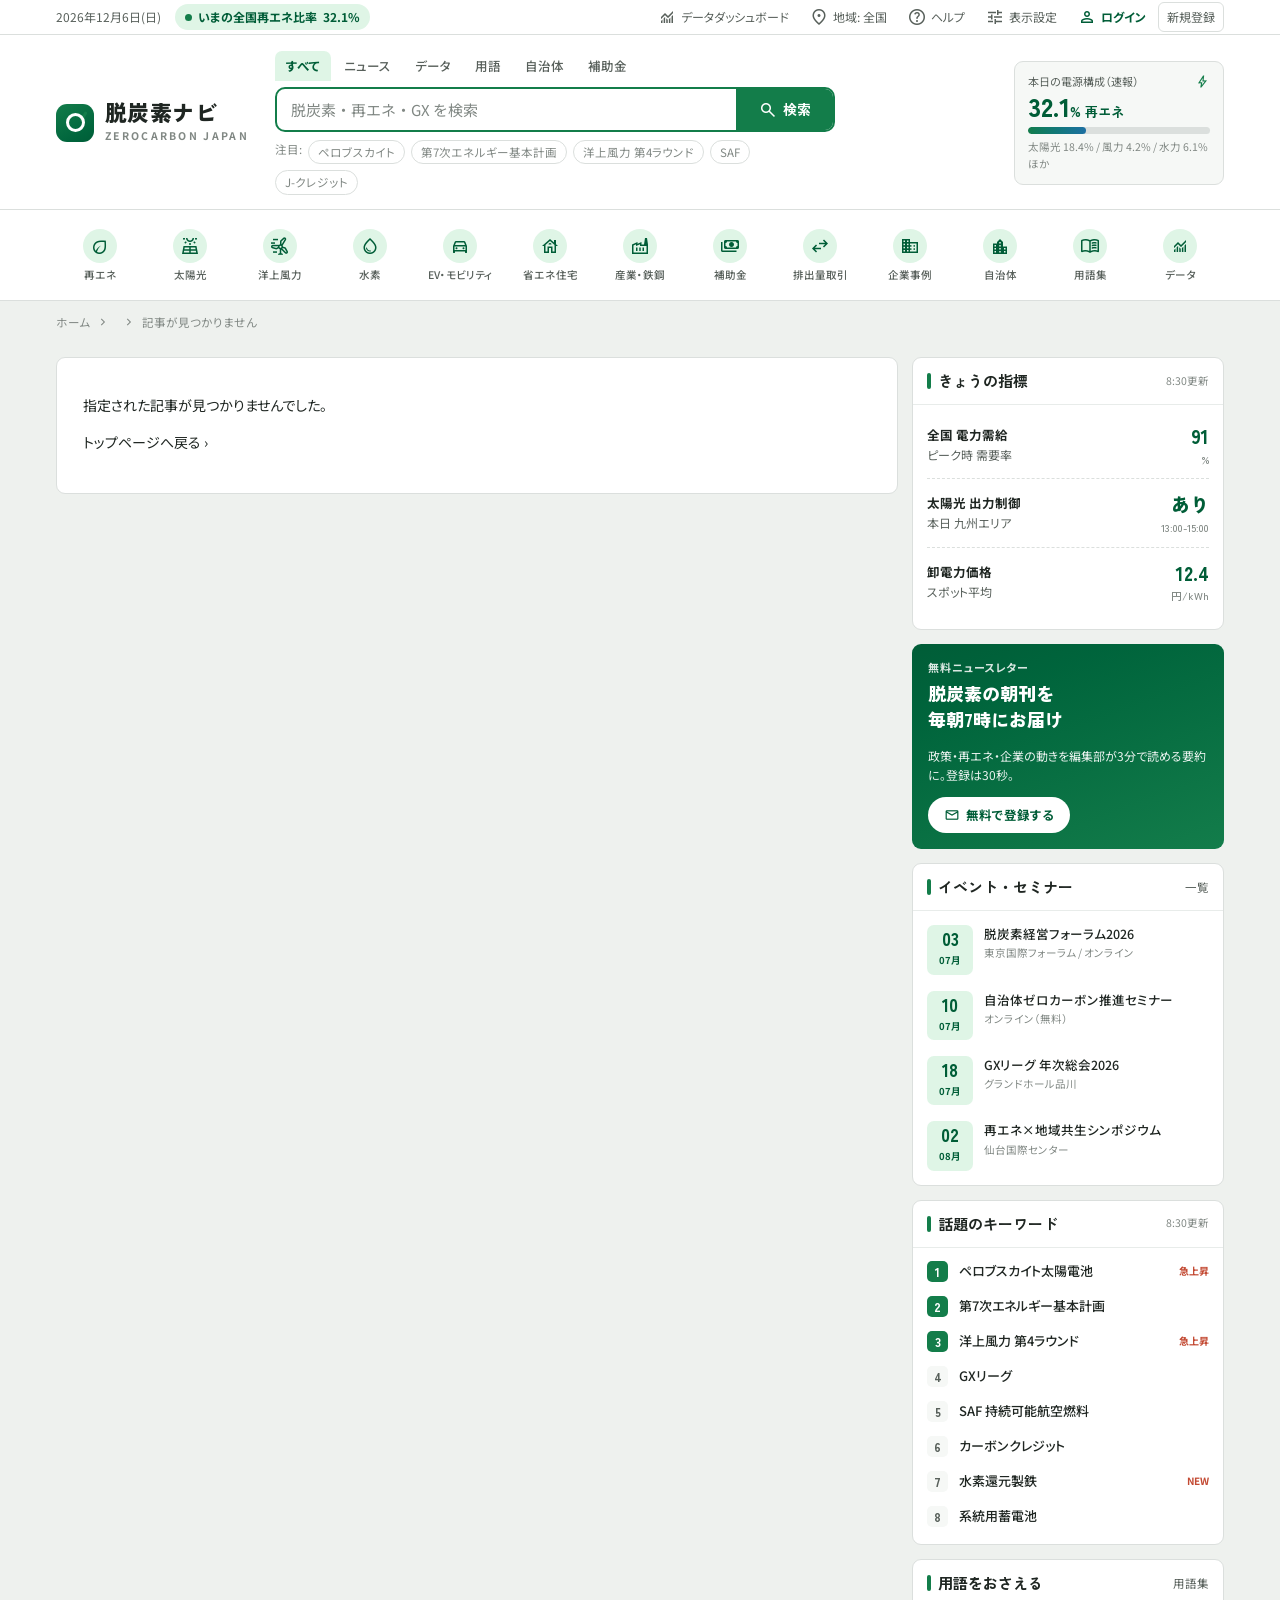
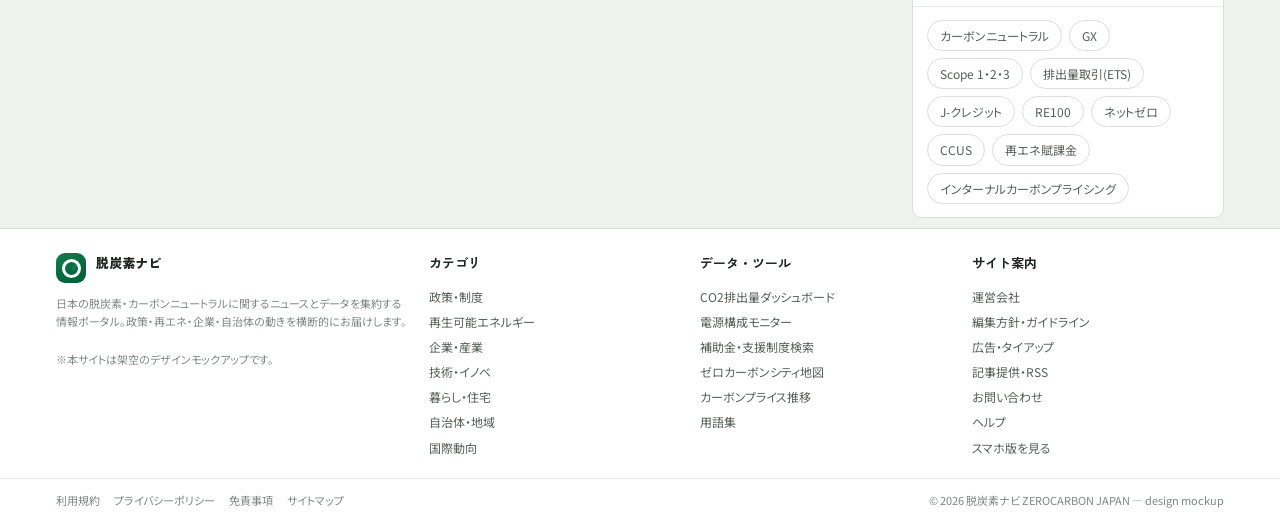
==== site/article.html @ 165bb5d4 "Initial standalone setup of Decarbonation News Portal AIWorkspace内のNewsPortal(DEC)からsite/とcollector/" ====
<!DOCTYPE html>
<html lang="ja">
<head>
<meta charset="UTF-8">
<meta name="viewport" content="width=device-width, initial-scale=1.0">
<title>脱炭素ナビ — 記事</title>
<meta name="description" content="日本の脱炭素・カーボンニュートラルに関するニュース記事。">
<link rel="icon" href="assets/favicon.svg" type="image/svg+xml">
<link rel="preconnect" href="https://fonts.googleapis.com">
<link rel="preconnect" href="https://fonts.gstatic.com" crossorigin>
<link href="https://fonts.googleapis.com/css2?family=Noto+Sans+JP:wght@400;500;700&family=Zen+Kaku+Gothic+New:wght@500;700;900&family=Shippori+Mincho:wght@500;700;800&display=swap" rel="stylesheet">
<link href="https://fonts.googleapis.com/css2?family=Material+Symbols+Outlined:opsz,wght,FILL,GRAD@20,400,0,0&display=swap" rel="stylesheet">
<link rel="stylesheet" href="assets/css/base.css">
<link rel="stylesheet" href="assets/css/article.css">
</head>
<body>
<a class="skip-link" href="#main">本文へスキップ</a>

<div data-include="partials/utility.html"></div>
<div data-include="partials/masthead.html"></div>
<div data-include="partials/shortcuts.html"></div>

<main class="main" id="main">
  <div class="wrap">

    <nav class="crumb" aria-label="breadcrumb">
      <a href="index.html">ホーム</a>
      <span class="material-symbols-outlined">chevron_right</span>
      <a href="index.html" id="crumbCatLink"><span id="crumbCat"></span></a>
      <span class="material-symbols-outlined">chevron_right</span>
      <span id="crumbTitle"></span>
    </nav>

    <section class="art-col" id="articleRoot"></section>

    <aside class="rail-col" data-include="partials/rail.html"></aside>

  </div>
</main>

<div data-include="partials/footer.html"></div>

<script src="assets/js/data.js"></script>
<script src="assets/js/include.js"></script>
<script src="assets/js/settings.js"></script>
<script src="assets/js/chrome.js"></script>
<script src="assets/js/article.js"></script>
</body>
</html>
---- site/assets/css/base.css ----
/* ============================================================
   脱炭素ナビ — shared design system
   Tokens + components reused by every page (index/mobile/article/dashboard).
   Page-specific grid scaffolding lives in each page's own stylesheet.
   ============================================================ */

:root{
  --bg:#eef1ee;
  --surface:#ffffff;
  --surface-2:#f6f8f6;
  --ink:oklch(0.26 0.012 160);
  --ink-2:oklch(0.48 0.012 160);
  --ink-3:oklch(0.62 0.01 160);
  --line:oklch(0.9 0.006 160);
  --line-2:oklch(0.94 0.005 160);
  --brand:oklch(0.52 0.12 156);
  --brand-deep:oklch(0.42 0.10 158);
  --brand-tint:oklch(0.95 0.03 156);
  --accent:oklch(0.52 0.11 242);
  --accent-tint:oklch(0.95 0.025 242);
  --hot:oklch(0.57 0.16 33);
  --visited:oklch(0.45 0.07 300);
  --fs:14px;
  --gap:14px;
  --pad:14px;
  --radius:9px;
  --maxw:1200px;
  --head:"Zen Kaku Gothic New", "Noto Sans JP", sans-serif;
  --body:"Noto Sans JP", sans-serif;
}
[data-dark="true"]{
  --bg:oklch(0.20 0.012 160);
  --surface:oklch(0.25 0.012 160);
  --surface-2:oklch(0.28 0.012 160);
  --ink:oklch(0.94 0.006 160);
  --ink-2:oklch(0.74 0.01 160);
  --ink-3:oklch(0.6 0.01 160);
  --line:oklch(0.36 0.012 160);
  --line-2:oklch(0.32 0.012 160);
  --brand:oklch(0.72 0.13 156);
  --brand-deep:oklch(0.66 0.12 158);
  --brand-tint:oklch(0.32 0.04 156);
  --accent:oklch(0.70 0.11 242);
  --accent-tint:oklch(0.32 0.035 242);
  --hot:oklch(0.70 0.15 33);
  --visited:oklch(0.72 0.08 300);
}
*{box-sizing:border-box;}
html,body{margin:0;padding:0;}
body{
  background:var(--bg);
  color:var(--ink);
  font-family:var(--body);
  font-size:var(--fs);
  line-height:1.6;
  -webkit-font-smoothing:antialiased;
  font-feature-settings:"palt" 1;
}
a{color:inherit;text-decoration:none;}
.material-symbols-outlined{font-size:20px;line-height:1;vertical-align:middle;}
.wrap{max-width:var(--maxw);margin:0 auto;padding:0 16px;}
button{font:inherit;}

/* ---------- skip link ---------- */
.skip-link{position:absolute;left:-9999px;top:0;background:var(--brand);color:#fff;padding:8px 14px;border-radius:0 0 8px 0;z-index:10000;}
.skip-link:focus{left:0;}

/* ---------- utility bar ---------- */
.util{background:var(--surface);border-bottom:1px solid var(--line);font-size:12px;color:var(--ink-2);}
.util .wrap{display:flex;align-items:center;justify-content:space-between;height:34px;gap:14px;}
.util-l{display:flex;align-items:center;gap:14px;min-width:0;}
.util-r{display:flex;align-items:center;gap:4px;flex:none;position:relative;}
.util a,.util button.util-btn{display:inline-flex;align-items:center;gap:4px;padding:4px 8px;border-radius:6px;border:none;background:none;color:var(--ink-2);cursor:pointer;font-size:12px;font-family:var(--body);}
.util a:hover,.util button.util-btn:hover{background:var(--surface-2);color:var(--ink);}
.util .login{color:var(--brand-deep);font-weight:700;}
.util .reg{border:1px solid var(--line);}
.live-pill{display:inline-flex;align-items:center;gap:6px;background:var(--brand-tint);color:var(--brand-deep);font-weight:700;padding:3px 10px;border-radius:999px;flex:none;}
.live-dot{width:7px;height:7px;border-radius:50%;background:var(--brand);box-shadow:0 0 0 0 var(--brand);animation:pulse 2.2s infinite;}
@keyframes pulse{0%{box-shadow:0 0 0 0 color-mix(in oklch,var(--brand),transparent 40%);}70%{box-shadow:0 0 0 6px transparent;}100%{box-shadow:0 0 0 0 transparent;}}

/* ---------- masthead ---------- */
.masthead{background:var(--surface);border-bottom:1px solid var(--line);}
.masthead .wrap{display:grid;grid-template-columns:auto 1fr auto;align-items:center;gap:26px;padding-top:16px;padding-bottom:14px;}
.brand{display:flex;align-items:center;gap:11px;}
.brand-mark{width:38px;height:38px;border-radius:11px;background:linear-gradient(150deg,var(--brand),var(--brand-deep));display:flex;align-items:center;justify-content:center;color:#fff;position:relative;flex:none;}
.brand-mark::after{content:"";position:absolute;width:13px;height:13px;border-radius:50%;border:3px solid #fff;}
.brand-mark::before{content:"";position:absolute;width:3px;height:11px;background:var(--brand);right:9px;top:7px;border-radius:2px;transform:rotate(32deg);}
.brand-txt b{font-family:var(--head);font-weight:900;font-size:22px;letter-spacing:.02em;display:block;line-height:1.05;color:var(--ink);}
.brand-txt span{font-size:10.5px;letter-spacing:.22em;color:var(--ink-3);font-weight:700;}

.searchbox{max-width:560px;width:100%;}
.search-tabs{display:flex;gap:2px;margin-bottom:6px;}
.search-tabs button{font-family:var(--body);font-size:12.5px;color:var(--ink-2);background:none;border:none;padding:5px 11px;border-radius:7px 7px 0 0;cursor:pointer;font-weight:500;}
.search-tabs button.on{color:var(--brand-deep);font-weight:700;background:var(--brand-tint);}
.search-tabs button:hover{color:var(--ink);}
.search-field{display:flex;border:2px solid var(--brand);border-radius:10px;overflow:hidden;background:var(--surface);}
.search-field input{flex:1;border:none;outline:none;background:none;color:var(--ink);font-family:var(--body);font-size:15px;padding:10px 14px;min-width:0;}
.search-field input::placeholder{color:var(--ink-3);}
.search-field button{border:none;background:var(--brand);color:#fff;font-family:var(--head);font-weight:700;font-size:14px;padding:0 22px;cursor:pointer;display:flex;align-items:center;gap:5px;}
.search-field button:hover{background:var(--brand-deep);}
.search-sugg{display:flex;flex-wrap:wrap;gap:6px;margin-top:8px;font-size:11.5px;color:var(--ink-3);}
.search-sugg a{padding:2px 9px;border:1px solid var(--line);border-radius:999px;}
.search-sugg a:hover{border-color:var(--brand);color:var(--brand-deep);}

.mini-gauge{width:210px;background:var(--surface-2);border:1px solid var(--line);border-radius:var(--radius);padding:11px 13px;}
.mini-gauge .mg-top{display:flex;align-items:center;justify-content:space-between;font-size:11px;color:var(--ink-2);margin-bottom:3px;}
.mini-gauge .mg-val{font-family:var(--head);font-weight:900;font-size:26px;color:var(--brand-deep);line-height:1;}
.mini-gauge .mg-val small{font-size:13px;font-weight:700;}
.mini-gauge .mg-bar{height:7px;border-radius:4px;background:var(--line);margin:8px 0 5px;overflow:hidden;}
.mini-gauge .mg-bar i{display:block;height:100%;background:linear-gradient(90deg,var(--brand),var(--accent));border-radius:4px;}
.mini-gauge .mg-foot{font-size:10.5px;color:var(--ink-3);}

/* ---------- service shortcuts ---------- */
.shortcuts{background:var(--surface);border-bottom:1px solid var(--line);}
.shortcuts .wrap{display:grid;grid-template-columns:repeat(13,1fr);gap:2px;padding:10px 16px;}
.sc{display:flex;flex-direction:column;align-items:center;gap:5px;padding:9px 4px;border-radius:9px;color:var(--ink-2);text-align:center;}
.sc:hover{background:var(--surface-2);color:var(--brand-deep);}
.sc .ic{width:34px;height:34px;border-radius:50%;background:var(--brand-tint);color:var(--brand-deep);display:flex;align-items:center;justify-content:center;}
.sc span.lb{font-size:10.5px;font-weight:500;line-height:1.25;}

/* ---------- alert ribbon ---------- */
.ribbon{background:var(--accent-tint);border-bottom:1px solid color-mix(in oklch,var(--accent),transparent 70%);}
.ribbon .wrap{display:flex;align-items:center;gap:12px;padding:8px 16px;font-size:12.5px;}
.ribbon .tag{background:var(--accent);color:#fff;font-weight:700;font-size:11px;padding:2px 9px;border-radius:5px;flex:none;}
.ribbon b{color:var(--ink);}
.ribbon .more{margin-left:auto;color:var(--accent);font-weight:700;flex:none;}

/* ---------- generic card ---------- */
.card{background:var(--surface);border:1px solid var(--line);border-radius:var(--radius);}
.card + .card{margin-top:var(--gap);}
.card-h{display:flex;align-items:center;gap:8px;padding:11px var(--pad);border-bottom:1px solid var(--line-2);}
.card-h h2{font-family:var(--head);font-weight:700;font-size:15px;margin:0;display:flex;align-items:center;gap:7px;}
.card-h h2 .bar{width:4px;height:16px;border-radius:2px;background:var(--brand);}
.card-h .all{margin-left:auto;font-size:11.5px;color:var(--ink-2);display:inline-flex;align-items:center;}
.card-h .all:hover{color:var(--brand-deep);}
.card-h .upd{margin-left:auto;font-size:10.5px;color:var(--ink-3);}

/* breadcrumb (article/dashboard) */
.crumb{display:flex;align-items:center;gap:6px;font-size:11.5px;color:var(--ink-3);padding:12px 0;flex-wrap:wrap;}
.crumb a:hover{color:var(--brand-deep);}
.crumb .material-symbols-outlined{font-size:14px;}

/* left nav */
.nav-list{padding:6px;}
.nav-list a{display:flex;align-items:center;gap:9px;padding:8px 10px;border-radius:7px;font-size:13px;font-weight:500;color:var(--ink);}
.nav-list a:hover,.nav-list a.on{background:var(--brand-tint);color:var(--brand-deep);}
.nav-list a .material-symbols-outlined{font-size:18px;color:var(--brand);}
.nav-list a .ct{margin-left:auto;font-size:10.5px;color:var(--ink-3);font-weight:400;}
.nav-sub{padding:4px 6px 8px;border-top:1px solid var(--line-2);margin-top:4px;}
.nav-sub .lbl{font-size:10.5px;color:var(--ink-3);font-weight:700;padding:6px 10px 3px;letter-spacing:.05em;}
.nav-sub a{display:block;padding:5px 10px;font-size:12px;color:var(--ink-2);border-radius:6px;}
.nav-sub a:hover{color:var(--brand-deep);background:var(--surface-2);}
.pref{margin:6px;padding:10px 11px;background:var(--surface-2);border:1px dashed var(--line);border-radius:8px;font-size:11.5px;color:var(--ink-2);}
.pref b{color:var(--ink);display:flex;align-items:center;gap:5px;font-size:12px;}
.pref a{color:var(--brand-deep);font-weight:700;}

/* topics / headline lists (reused for "related articles" etc.) */
.topics-tabs{display:flex;gap:0;border-bottom:1px solid var(--line-2);overflow-x:auto;}
.topics-tabs button{font-family:var(--head);font-weight:700;font-size:13px;color:var(--ink-2);background:none;border:none;border-bottom:2.5px solid transparent;padding:11px 14px;cursor:pointer;white-space:nowrap;}
.topics-tabs button.on{color:var(--brand-deep);border-bottom-color:var(--brand);}
.topics-tabs button:hover{color:var(--ink);}
.topic-lead{display:grid;grid-template-columns:172px 1fr;gap:14px;padding:14px;border-bottom:1px solid var(--line-2);}
.topic-lead .thumb{height:108px;}
.topic-lead .tl-body h3{font-family:var(--head);font-weight:700;font-size:19px;line-height:1.4;margin:0 0 7px;letter-spacing:.01em;}
.topic-lead .tl-body h3:hover{color:var(--brand-deep);}
.topic-lead .tl-body p{margin:0;font-size:12.5px;color:var(--ink-2);line-height:1.65;}
.topic-meta{display:flex;align-items:center;gap:9px;margin-top:9px;font-size:11px;color:var(--ink-3);}
.topic-meta .src{color:var(--ink-2);font-weight:500;}
.headlines{list-style:none;margin:0;padding:4px 0;}
.headlines li a{display:flex;align-items:baseline;gap:10px;padding:9px 14px;font-size:13.5px;line-height:1.5;border-bottom:1px solid var(--line-2);}
.headlines li:last-child a{border-bottom:none;}
.headlines li a:hover{background:var(--surface-2);}
.headlines li a:hover .ttl{color:var(--brand-deep);}
.headlines .rank{flex:none;width:18px;font-family:var(--head);font-weight:900;color:var(--brand);font-size:14px;text-align:center;}
.headlines .ttl{flex:1;font-weight:500;}
.headlines .new{flex:none;color:var(--hot);font-weight:700;font-size:10px;border:1px solid color-mix(in oklch,var(--hot),transparent 60%);border-radius:4px;padding:0 4px;align-self:center;}
.headlines .pv{flex:none;font-size:10.5px;color:var(--ink-3);font-variant-numeric:tabular-nums;}
.topics-foot{display:flex;align-items:center;justify-content:space-between;padding:10px 14px;border-top:1px solid var(--line-2);font-size:11px;color:var(--ink-3);gap:10px;}
.topics-foot a{color:var(--brand-deep);font-weight:700;}

/* KPI strip */
.kpis{display:grid;grid-template-columns:repeat(4,1fr);gap:1px;background:var(--line-2);}
.kpi{background:var(--surface);padding:13px 14px;}
.kpi .k-l{font-size:11px;color:var(--ink-2);display:flex;align-items:center;gap:5px;margin-bottom:4px;}
.kpi .k-l .material-symbols-outlined{font-size:16px;color:var(--brand);}
.kpi .k-v{font-family:var(--head);font-weight:900;font-size:23px;line-height:1;color:var(--ink);font-variant-numeric:tabular-nums;}
.kpi .k-v small{font-size:12px;font-weight:700;color:var(--ink-2);}
.kpi .k-d{font-size:10.5px;font-weight:700;margin-top:5px;display:inline-flex;align-items:center;gap:2px;}
.k-d.up{color:var(--brand-deep);}
.k-d.down{color:var(--accent);}

/* feed */
.feed{display:grid;grid-template-columns:1fr 1fr;gap:1px;background:var(--line-2);}
.fitem{background:var(--surface);display:grid;grid-template-columns:104px 1fr;gap:12px;padding:13px 14px;}
.fitem:hover{background:var(--surface-2);}
.fitem .thumb{height:70px;}
.fitem h4{margin:0;font-size:13.5px;font-weight:500;line-height:1.5;letter-spacing:.01em;}
.fitem:hover h4{color:var(--brand-deep);}
.fitem .fm{display:flex;align-items:center;gap:8px;margin-top:7px;font-size:10.5px;color:var(--ink-3);flex-wrap:wrap;}
.fitem .cat{color:var(--brand-deep);font-weight:700;background:var(--brand-tint);padding:1px 7px;border-radius:4px;}
.fitem .cat.b{color:var(--accent);background:var(--accent-tint);}
.feed-more{padding:13px;text-align:center;}
.feed-more a,.feed-more button{display:inline-flex;align-items:center;gap:6px;border:1px solid var(--line);border-radius:999px;padding:8px 22px;font-size:13px;font-weight:700;color:var(--ink);background:none;cursor:pointer;}
.feed-more a:hover,.feed-more button:hover{border-color:var(--brand);color:var(--brand-deep);background:var(--brand-tint);}

/* thumb placeholder */
.thumb{border-radius:6px;overflow:hidden;position:relative;background:
   repeating-linear-gradient(135deg, var(--surface-2) 0 9px, color-mix(in oklch,var(--brand),transparent 90%) 9px 18px);
   border:1px solid var(--line-2);display:flex;align-items:center;justify-content:center;flex:none;}
.thumb span{font-family:ui-monospace,Menlo,monospace;font-size:9px;letter-spacing:.1em;color:var(--ink-3);background:color-mix(in oklch,var(--surface),transparent 15%);padding:1px 6px;border-radius:4px;}

/* right rail */
.rail-data{padding:6px 14px 14px;}
.rail-data .rd{display:flex;align-items:center;justify-content:space-between;padding:10px 0;border-bottom:1px dashed var(--line);}
.rail-data .rd:last-child{border-bottom:none;}
.rail-data .rd .rl{font-size:12px;color:var(--ink-2);}
.rail-data .rd .rl b{display:block;color:var(--ink);font-size:12.5px;font-weight:700;}
.rail-data .rd .rv{font-family:var(--head);font-weight:900;font-size:19px;color:var(--brand-deep);text-align:right;font-variant-numeric:tabular-nums;}
.rail-data .rd .rv small{font-size:10.5px;color:var(--ink-3);font-weight:500;display:block;}

.events{list-style:none;margin:0;padding:6px;}
.events li a{display:flex;gap:11px;padding:8px 8px;border-radius:7px;}
.events li a:hover{background:var(--surface-2);}
.events .ev-d{flex:none;width:46px;text-align:center;background:var(--brand-tint);border-radius:7px;padding:5px 0;color:var(--brand-deep);}
.events .ev-d b{font-family:var(--head);font-weight:900;font-size:17px;line-height:1;display:block;}
.events .ev-d span{font-size:9.5px;font-weight:700;}
.events .ev-t{font-size:12.5px;font-weight:500;line-height:1.45;}
.events .ev-t span{display:block;font-size:10.5px;color:var(--ink-3);font-weight:400;margin-top:2px;}

.ranklist{list-style:none;margin:0;padding:6px 6px 10px;counter-reset:r;}
.ranklist li a{display:flex;align-items:center;gap:11px;padding:7px 8px;border-radius:7px;}
.ranklist li a:hover{background:var(--surface-2);}
.ranklist li a:hover .rk-t{color:var(--brand-deep);}
.ranklist .rk-n{counter-increment:r;flex:none;width:21px;height:21px;border-radius:5px;display:flex;align-items:center;justify-content:center;font-family:var(--head);font-weight:900;font-size:12px;background:var(--surface-2);color:var(--ink-2);}
.ranklist li:nth-child(-n+3) .rk-n{background:var(--brand);color:#fff;}
.ranklist .rk-n::before{content:counter(r);}
.ranklist .rk-t{font-size:13px;font-weight:500;flex:1;}
.ranklist .rk-up{font-size:10px;color:var(--hot);font-weight:700;}

.glossary{display:flex;flex-wrap:wrap;gap:7px;padding:13px 14px;}
.glossary a{font-size:12px;border:1px solid var(--line);border-radius:999px;padding:5px 12px;color:var(--ink-2);}
.glossary a:hover{border-color:var(--brand);color:var(--brand-deep);background:var(--brand-tint);}

.promo{background:linear-gradient(160deg,var(--brand-deep),var(--brand));color:#fff;border:none;}
.promo .ph{padding:15px 16px 6px;}
.promo .pk{font-size:11px;font-weight:700;letter-spacing:.08em;opacity:.85;}
.promo h3{font-family:var(--head);font-weight:900;font-size:18px;margin:5px 0 0;line-height:1.4;}
.promo p{margin:8px 16px 0;font-size:12px;line-height:1.6;opacity:.92;}
.promo .pbtn{margin:13px 16px 16px;display:inline-flex;align-items:center;gap:6px;background:#fff;color:var(--brand-deep);font-weight:700;font-size:12.5px;padding:8px 16px;border-radius:999px;}

/* ---------- footer ---------- */
.footer{background:var(--surface);border-top:1px solid var(--line);margin-top:10px;}
.foot-links{padding:24px 0 18px;display:grid;grid-template-columns:1.4fr 1fr 1fr 1fr;gap:20px;}
.foot-links .fcol b{font-family:var(--head);font-size:13px;display:block;margin-bottom:10px;color:var(--ink);}
.foot-links .fcol a{display:block;font-size:12px;color:var(--ink-2);padding:3px 0;}
.foot-links .fcol a:hover{color:var(--brand-deep);}
.foot-brand{display:flex;align-items:center;gap:10px;margin-bottom:10px;}
.foot-brand .brand-mark{width:30px;height:30px;border-radius:9px;}
.foot-brand b{font-family:var(--head);font-weight:900;font-size:16px;}
.foot-note{font-size:11px;color:var(--ink-3);line-height:1.7;}
.foot-bottom{border-top:1px solid var(--line-2);}
.foot-bottom .wrap{display:flex;align-items:center;justify-content:space-between;padding:13px 16px;font-size:11px;color:var(--ink-3);flex-wrap:wrap;gap:8px;}
.foot-bottom a{margin-right:14px;}
.foot-bottom a:hover{color:var(--brand-deep);}

/* ---------- display settings (production feature) ---------- */
.set-trigger{position:relative;}
.set-pop{position:absolute;top:calc(100% + 8px);right:0;width:300px;background:var(--surface);
  border:1px solid var(--line);border-radius:12px;box-shadow:0 12px 32px rgba(0,0,0,.16);
  z-index:500;padding:6px;display:none;text-align:left;color:var(--ink);}
.set-pop.open{display:block;}
.set-pop .sp-h{display:flex;align-items:center;justify-content:space-between;padding:9px 9px 7px;}
.set-pop .sp-h b{font-family:var(--head);font-size:13px;}
.set-pop .sp-h button{border:none;background:none;cursor:pointer;color:var(--ink-3);width:24px;height:24px;border-radius:6px;display:flex;align-items:center;justify-content:center;}
.set-pop .sp-h button:hover{background:var(--surface-2);color:var(--ink);}
.set-pop .sp-body{padding:2px 9px 10px;display:flex;flex-direction:column;gap:14px;max-height:70vh;overflow:auto;}
.sp-row{display:flex;flex-direction:column;gap:7px;}
.sp-row .sp-lbl{font-size:11.5px;font-weight:700;color:var(--ink-2);display:flex;justify-content:space-between;}
.sp-row .sp-lbl span.val{font-weight:500;color:var(--ink-3);}
.sp-seg{display:flex;gap:4px;background:var(--surface-2);border-radius:8px;padding:3px;}
.sp-seg button{flex:1;border:none;background:none;border-radius:6px;padding:6px 4px;font-size:11.5px;font-weight:600;color:var(--ink-2);cursor:pointer;}
.sp-seg button.on{background:var(--surface);color:var(--brand-deep);box-shadow:0 1px 2px rgba(0,0,0,.12);}
.sp-swatches{display:flex;gap:8px;}
.sp-swatch{width:30px;height:30px;border-radius:50%;border:2px solid transparent;cursor:pointer;position:relative;flex:none;}
.sp-swatch.on{border-color:var(--ink);}
.sp-swatch .material-symbols-outlined{position:absolute;inset:0;display:flex;align-items:center;justify-content:center;font-size:16px;color:#fff;}
.sp-toggle-row{display:flex;align-items:center;justify-content:space-between;}
.sp-toggle{position:relative;width:36px;height:20px;border:0;border-radius:999px;background:var(--line);cursor:pointer;padding:0;flex:none;}
.sp-toggle[data-on="1"]{background:var(--brand);}
.sp-toggle i{position:absolute;top:2px;left:2px;width:16px;height:16px;border-radius:50%;background:#fff;box-shadow:0 1px 2px rgba(0,0,0,.25);transition:transform .15s;}
.sp-toggle[data-on="1"] i{transform:translateX(16px);}
.sp-select{width:100%;height:32px;border:1px solid var(--line);border-radius:7px;background:var(--surface);color:var(--ink);font:inherit;font-size:12.5px;padding:0 8px;}
.sp-slider{width:100%;height:4px;}
.sp-reset{font-size:11.5px;color:var(--ink-3);text-align:left;background:none;border:none;cursor:pointer;padding:4px 0;}
.sp-reset:hover{color:var(--brand-deep);}

/* ---------- responsive: shared shrink points ---------- */
@media(max-width:1080px){
  .shortcuts .wrap{grid-template-columns:repeat(7,1fr);}
}
@media(max-width:820px){
  .masthead .wrap{grid-template-columns:1fr;gap:14px;}
  .mini-gauge{display:none;}
  .shortcuts .wrap{grid-template-columns:repeat(5,1fr);}
  .kpis{grid-template-columns:1fr 1fr;}
  .foot-links{grid-template-columns:1fr 1fr;}
}
@media(max-width:520px){
  .topic-lead{grid-template-columns:1fr;}
  .topic-lead .thumb{height:160px;}
  .foot-links{grid-template-columns:1fr;}
}
---- site/assets/css/article.css ----
/* article.html — article detail: breadcrumb + wide content column + shared right rail. */
.main .wrap{display:grid;grid-template-columns:1fr 312px;gap:var(--gap);align-items:start;}
.main .wrap > .crumb{grid-column:1/-1;}

.art-card{padding:22px 26px 26px;}
.art-cat{display:inline-flex;align-items:center;font-size:11.5px;font-weight:700;color:var(--brand-deep);
  background:var(--brand-tint);padding:3px 10px;border-radius:999px;}
.art-title{font-family:var(--head);font-weight:900;font-size:26px;line-height:1.55;margin:14px 0 12px;letter-spacing:.01em;}
.art-meta{display:flex;align-items:center;gap:14px;flex-wrap:wrap;font-size:12px;color:var(--ink-3);
  padding-bottom:16px;border-bottom:1px solid var(--line-2);}
.art-meta .src{color:var(--ink-2);font-weight:700;}
.art-meta .cm{display:inline-flex;align-items:center;gap:4px;}
.art-share{display:flex;gap:6px;margin-left:auto;}
.art-share button{display:flex;align-items:center;justify-content:center;width:30px;height:30px;border-radius:50%;
  border:1px solid var(--line);background:none;color:var(--ink-2);cursor:pointer;}
.art-share button:hover{border-color:var(--brand);color:var(--brand-deep);background:var(--brand-tint);}
.art-hero{height:340px;margin:18px 0;border-radius:10px;}
.art-summary{font-size:14.5px;color:var(--ink-2);background:var(--surface-2);border-radius:8px;
  padding:13px 16px;margin-bottom:6px;line-height:1.8;font-weight:500;}
.art-body{padding-top:14px;}
.art-body p{font-size:15.5px;line-height:1.95;color:var(--ink);margin:0 0 20px;}
.art-tags{display:flex;flex-wrap:wrap;gap:7px;margin-top:6px;padding-top:18px;border-top:1px solid var(--line-2);}
.art-tags a{font-size:12px;color:var(--ink-2);border:1px solid var(--line);border-radius:999px;padding:5px 13px;}
.art-tags a:hover{border-color:var(--brand);color:var(--brand-deep);background:var(--brand-tint);}

.related-grid{display:grid;grid-template-columns:1fr 1fr 1fr;gap:1px;background:var(--line-2);}

@media(max-width:1080px){
  .main .wrap{grid-template-columns:1fr;}
  .rail-col{order:3;}
}
@media(max-width:680px){
  .art-card{padding:16px;}
  .art-title{font-size:20px;}
  .art-hero{height:190px;}
  .related-grid{grid-template-columns:1fr;}
  .art-meta{gap:8px;}
  .art-share{margin-left:0;width:100%;justify-content:flex-end;}
}
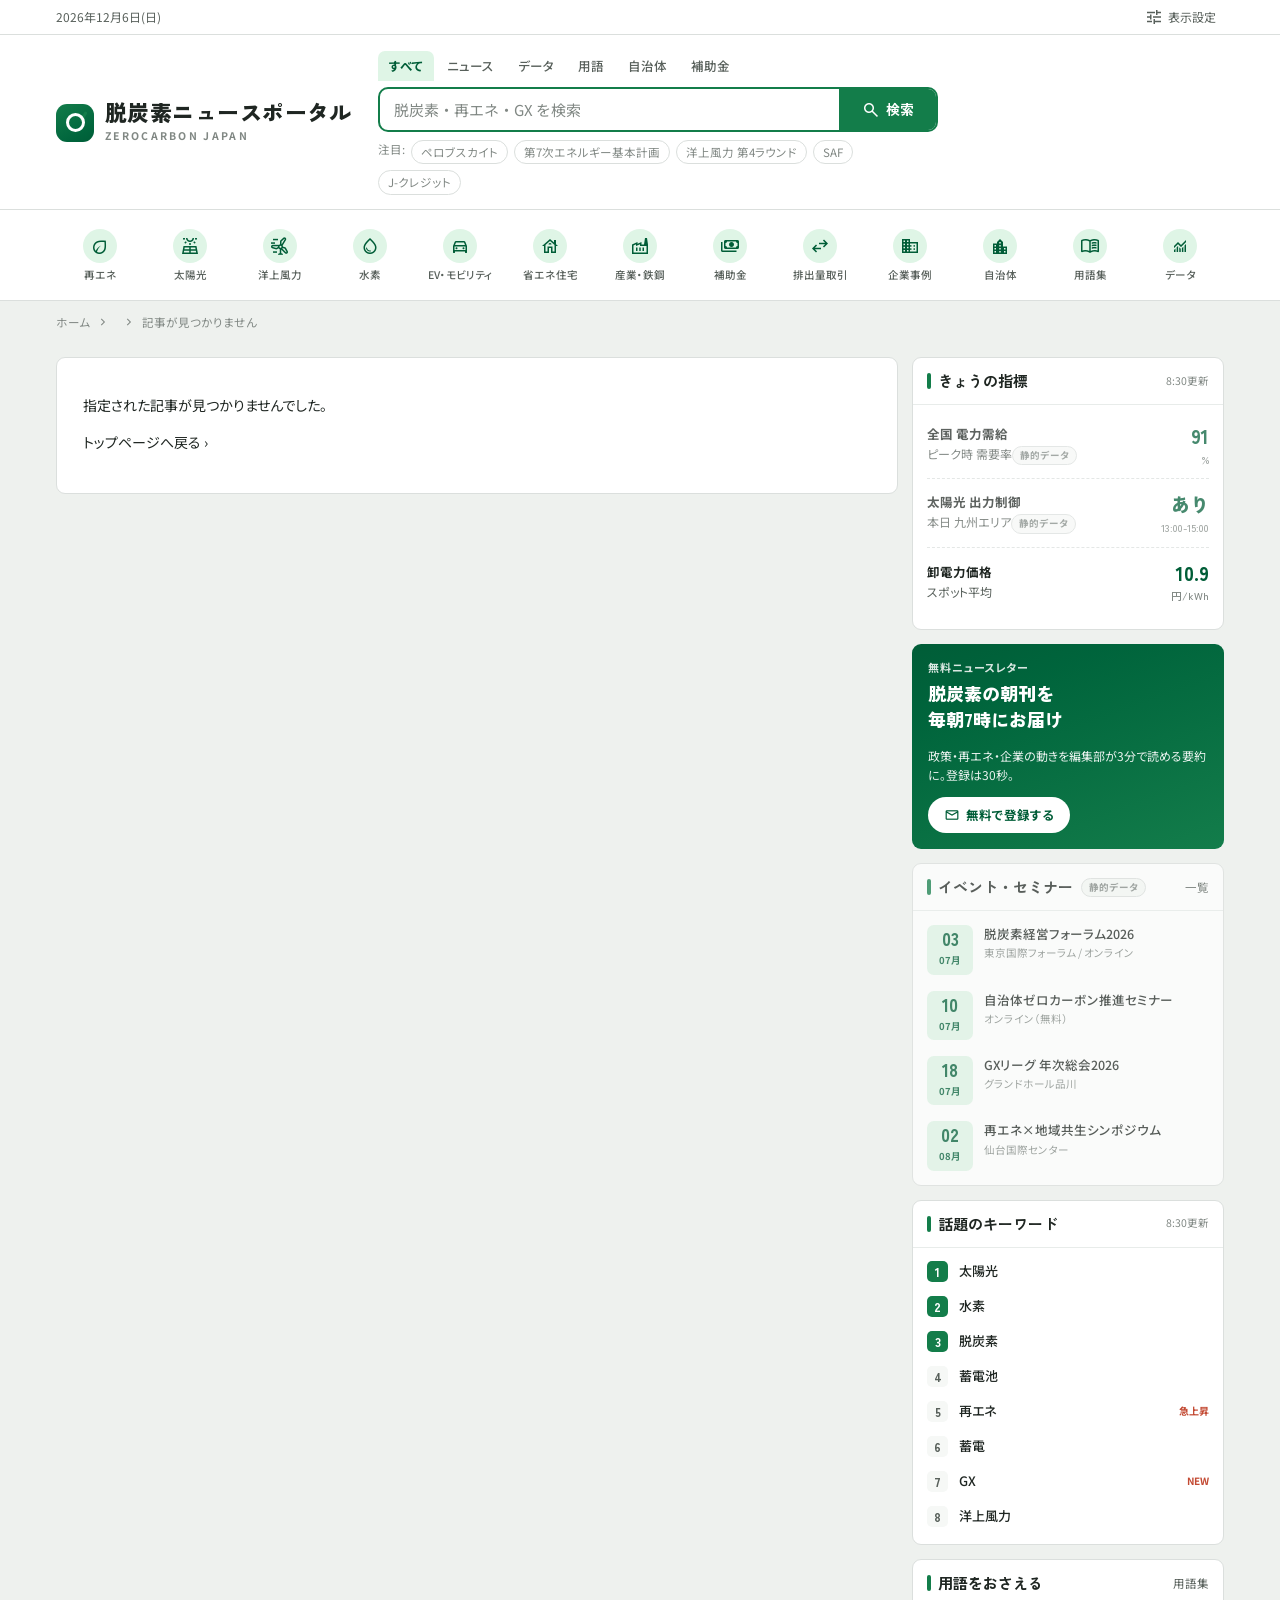
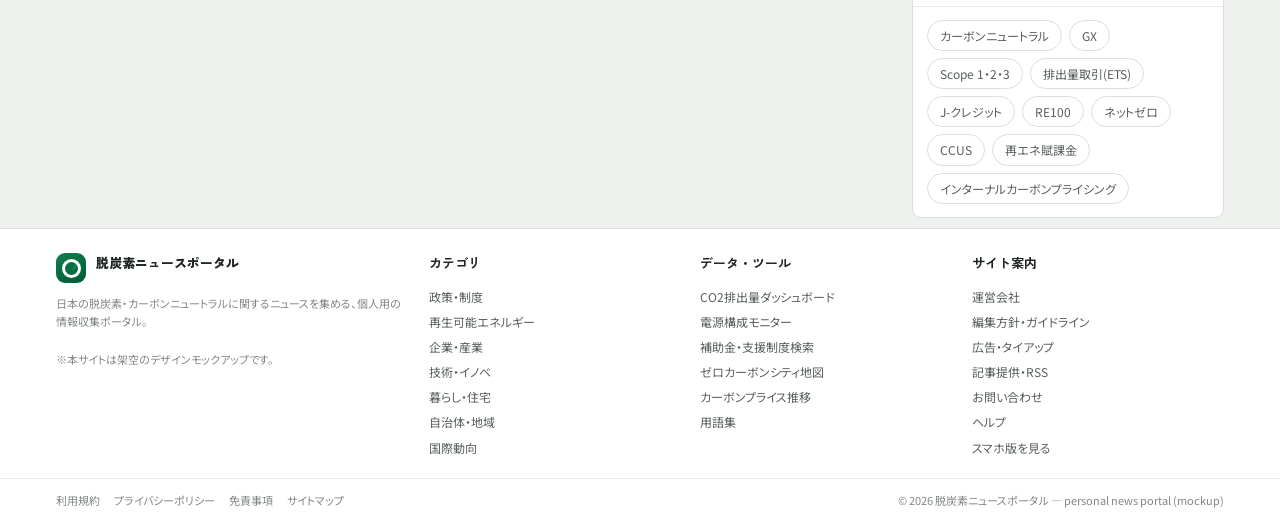
==== commit 609be936: "新デザインに合わせてブランド名・ヘッダー・設定パネル・サムネイルを更新 - ブランド名を「脱炭素ナビ」から「脱炭素ニュースポータル」に統一(全ページ・footer・title) - マストヘッドの「本" ====
--- a/site/article.html
+++ b/site/article.html
@@ -3,7 +3,7 @@
 <head>
 <meta charset="UTF-8">
 <meta name="viewport" content="width=device-width, initial-scale=1.0">
-<title>脱炭素ナビ — 記事</title>
+<title>脱炭素ニュースポータル — 記事</title>
 <meta name="description" content="日本の脱炭素・カーボンニュートラルに関するニュース記事。">
 <link rel="icon" href="assets/favicon.svg" type="image/svg+xml">
 <link rel="preconnect" href="https://fonts.googleapis.com">
--- a/site/assets/css/base.css
+++ b/site/assets/css/base.css
@@ -1,5 +1,5 @@
 /* ============================================================
-   脱炭素ナビ — shared design system
+   脱炭素ニュースポータル — shared design system
    Tokens + components reused by every page (index/mobile/article/dashboard).
    Page-specific grid scaffolding lives in each page's own stylesheet.
    ============================================================ */
@@ -208,6 +208,27 @@
    repeating-linear-gradient(135deg, var(--surface-2) 0 9px, color-mix(in oklch,var(--brand),transparent 90%) 9px 18px);
    border:1px solid var(--line-2);display:flex;align-items:center;justify-content:center;flex:none;}
 .thumb span{font-family:ui-monospace,Menlo,monospace;font-size:9px;letter-spacing:.1em;color:var(--ink-3);background:color-mix(in oklch,var(--surface),transparent 15%);padding:1px 6px;border-radius:4px;}
+.thumb img{width:100%;height:100%;object-fit:cover;display:block;}
+
+/* category-based thumbnail fallback (no real article image): 写真風/アイコン風 を
+   :root[data-thumbstyle] で切り替え。--ct はカテゴリごとの色(data.js の CATEGORY_META)。 */
+.thumb-fallback{position:relative;width:100%;height:100%;display:flex;align-items:center;justify-content:center;background:var(--surface-2);}
+.thumb-fallback .tf-photo{position:absolute;inset:0;width:100%;height:100%;object-fit:cover;display:block;}
+.thumb-fallback .ti{display:none;}
+.thumb-fallback .clabel{position:absolute;left:7px;bottom:7px;z-index:2;display:inline-flex;align-items:center;gap:4px;
+  font-size:10px;font-weight:700;color:#fff;background:color-mix(in oklch,var(--ct,var(--brand)),black 8%);
+  padding:2px 8px;border-radius:999px;letter-spacing:.02em;}
+.thumb-fallback .clabel .material-symbols-outlined{font-size:13px;}
+:root[data-thumbstyle="icon"] .thumb-fallback{
+  background:
+    radial-gradient(120% 130% at 85% 15%, color-mix(in oklch,var(--ct,var(--brand)),var(--surface) 55%) 0%, transparent 60%),
+    linear-gradient(135deg, color-mix(in oklch,var(--ct,var(--brand)),var(--surface) 80%), color-mix(in oklch,var(--ct,var(--brand)),var(--surface) 92%));}
+:root[data-thumbstyle="icon"] .thumb-fallback::after{content:"";position:absolute;left:-14px;bottom:-14px;width:48px;height:48px;
+  border-radius:50%;background:color-mix(in oklch,var(--ct,var(--brand)),var(--surface) 68%);opacity:.55;}
+:root[data-thumbstyle="icon"] .thumb-fallback .tf-photo{display:none;}
+:root[data-thumbstyle="icon"] .thumb-fallback .ti{display:block;position:relative;z-index:1;font-size:28px;
+  color:color-mix(in oklch,var(--ct,var(--brand)),var(--ink) 30%);opacity:.9;}
+.art-hero .thumb-fallback .ti{font-size:48px;}
 
 /* right rail */
 .rail-data{padding:6px 14px 14px;}
@@ -294,6 +315,15 @@
 .sp-reset{font-size:11.5px;color:var(--ink-3);text-align:left;background:none;border:none;cursor:pointer;padding:4px 0;}
 .sp-reset:hover{color:var(--brand-deep);}
 
+/* ---------- static data indicator ---------- */
+.static-tag{display:inline-flex;align-items:center;flex:none;font-size:9.5px;font-weight:700;letter-spacing:.02em;color:var(--ink-3);background:var(--surface-2);border:1px solid var(--line);border-radius:999px;padding:1px 7px;}
+.is-static{opacity:.72;}
+.is-static .k-v,.is-static .rv{color:var(--ink-3);}
+.is-static .k-d.up,.is-static .k-d.down{color:var(--ink-3);}
+.live-pill.is-static{background:var(--surface-2);color:var(--ink-3);}
+.live-pill.is-static .live-dot{animation:none;background:var(--ink-3);box-shadow:none;}
+.live-pill.is-static .static-tag{margin-left:2px;}
+
 /* ---------- responsive: shared shrink points ---------- */
 @media(max-width:1080px){
   .shortcuts .wrap{grid-template-columns:repeat(7,1fr);}
